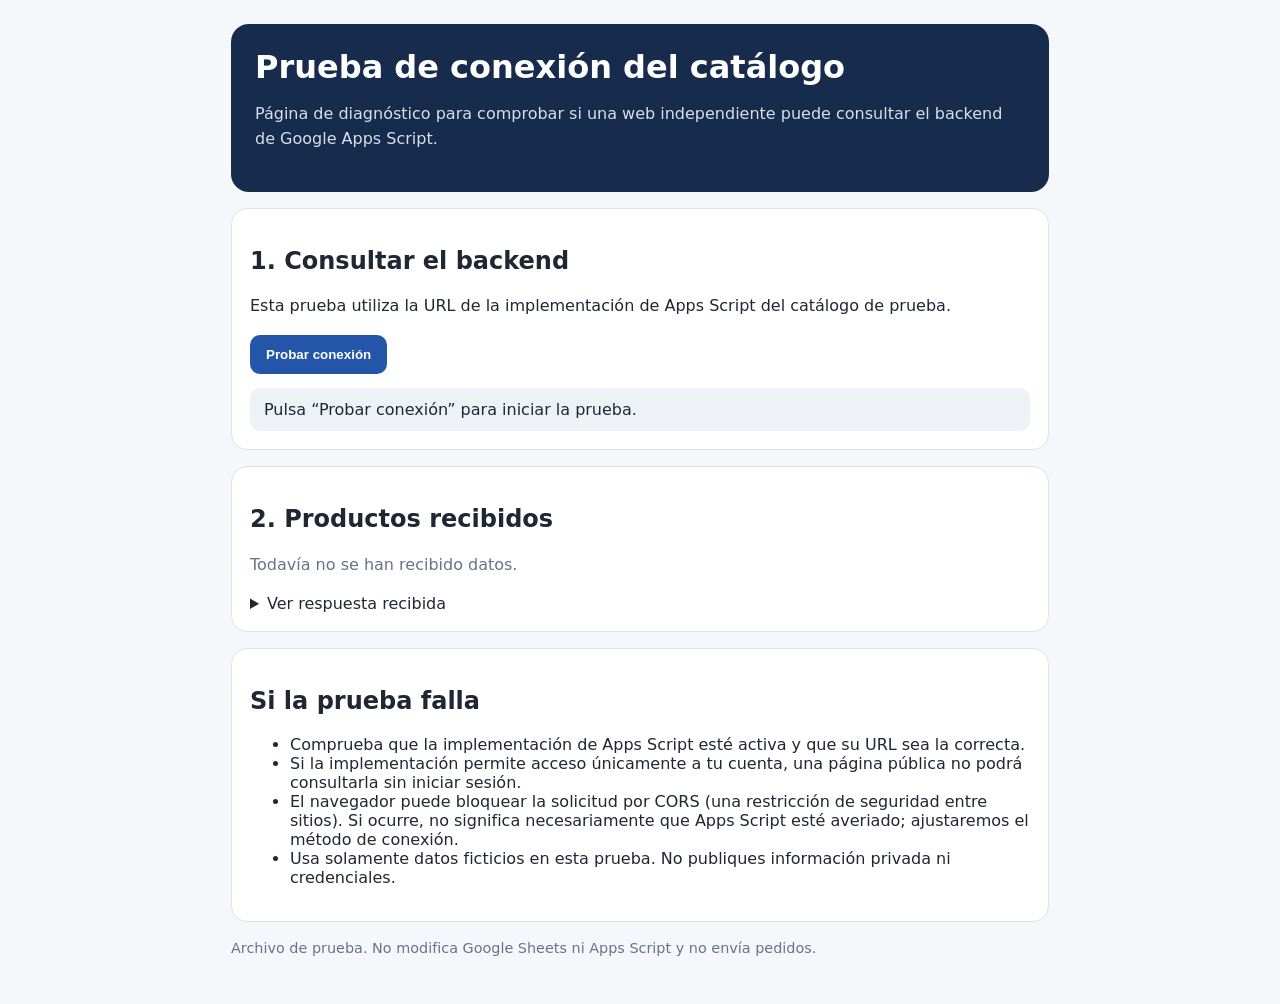
==== index.html @ 11dde883 "Add files via upload Primera página de prueba del catálogo" ====
<!doctype html>
<html lang="es">
<head>
<meta charset="utf-8"><meta name="viewport" content="width=device-width, initial-scale=1">
<title>Prueba de conexión — Catálogo</title>
<style>
:root{color-scheme:light;--ink:#202733;--muted:#64748b;--line:#dce3ea;--paper:#f5f7fa;--accent:#2356a8}
*{box-sizing:border-box}body{margin:0;font-family:system-ui,-apple-system,Segoe UI,Roboto,Arial,sans-serif;background:var(--paper);color:var(--ink)}
main{max-width:850px;margin:0 auto;padding:24px 16px 48px}header{padding:24px;border-radius:18px;background:#172b4d;color:white}
h1{margin:0 0 8px;font-size:clamp(1.5rem,4vw,2rem)}p{line-height:1.55}.muted{color:var(--muted)}header .muted{color:#d5dfef}
.panel{background:white;border:1px solid var(--line);border-radius:16px;padding:18px;margin-top:16px}
button{border:0;border-radius:10px;background:var(--accent);color:white;font-weight:650;padding:12px 16px;cursor:pointer}button:disabled{opacity:.55;cursor:wait}
.status{padding:12px 14px;border-radius:10px;background:#eef2f7;margin-top:14px;overflow-wrap:anywhere}.status.ok{background:#e8f7ed;color:#176534}.status.err{background:#fff0ee;color:#922b21}
.product{border:1px solid var(--line);border-radius:12px;padding:14px;margin-top:12px}.product h3{margin:0 0 8px}.grid{display:grid;grid-template-columns:repeat(auto-fit,minmax(180px,1fr));gap:10px}
.field{background:#f7f9fc;border-radius:8px;padding:10px;overflow-wrap:anywhere}.field strong{display:block;font-size:.78rem;color:var(--muted);margin-bottom:4px}
code{overflow-wrap:anywhere}details{margin-top:14px}pre{white-space:pre-wrap;overflow-wrap:anywhere;background:#111827;color:#e5edf8;padding:14px;border-radius:10px;font-size:.82rem}
footer{margin-top:18px;font-size:.9rem;color:var(--muted)}
</style></head>
<body><main>
<header><h1>Prueba de conexión del catálogo</h1><p class="muted">Página de diagnóstico para comprobar si una web independiente puede consultar el backend de Google Apps Script.</p></header>
<section class="panel"><h2>1. Consultar el backend</h2><p>Esta prueba utiliza la URL de la implementación de Apps Script del catálogo de prueba.</p><button id="testButton" type="button">Probar conexión</button><div id="status" class="status" role="status" aria-live="polite">Pulsa “Probar conexión” para iniciar la prueba.</div></section>
<section class="panel"><h2>2. Productos recibidos</h2><div id="products"><p class="muted">Todavía no se han recibido datos.</p></div><details><summary>Ver respuesta recibida</summary><pre id="raw">Sin respuesta todavía.</pre></details></section>
<section class="panel"><h2>Si la prueba falla</h2><ul>
<li>Comprueba que la implementación de Apps Script esté activa y que su URL sea la correcta.</li>
<li>Si la implementación permite acceso únicamente a tu cuenta, una página pública no podrá consultarla sin iniciar sesión.</li>
<li>El navegador puede bloquear la solicitud por CORS (una restricción de seguridad entre sitios). Si ocurre, no significa necesariamente que Apps Script esté averiado; ajustaremos el método de conexión.</li>
<li>Usa solamente datos ficticios en esta prueba. No publiques información privada ni credenciales.</li>
</ul></section><footer>Archivo de prueba. No modifica Google Sheets ni Apps Script y no envía pedidos.</footer>
</main>
<script>
const BACKEND_URL="https://script.google.com/macros/s/AKfycbwhLfvlKbKWaVYVTbPDX7bXBsOioPvSHZRbWI4HwtH5RwsGwZ-DX51TG8X_e5LEPFPq/exec";
const button=document.getElementById("testButton"),statusBox=document.getElementById("status"),productsBox=document.getElementById("products"),rawBox=document.getElementById("raw");
function showStatus(message,type=""){statusBox.className="status"+(type?" "+type:"");statusBox.textContent=message}
function field(label,value){const div=document.createElement("div");div.className="field";const strong=document.createElement("strong");strong.textContent=label;const span=document.createElement("span");span.textContent=value===undefined||value===null||value===""?"—":String(value);div.append(strong,span);return div}
function renderProducts(data){productsBox.replaceChildren();if(!Array.isArray(data.productos)||data.productos.length===0){const p=document.createElement("p");p.className="muted";p.textContent="La conexión respondió correctamente, pero no hay productos en la lista.";productsBox.appendChild(p);return}data.productos.forEach(product=>{const article=document.createElement("article");article.className="product";const title=document.createElement("h3");title.textContent=product.PRODUCTO||"Producto sin nombre";const grid=document.createElement("div");grid.className="grid";grid.append(field("Código",product.CODIGO),field("Categoría",product.CATEGORIA),field("Precio",product.PRECIO?"C$ "+product.PRECIO:""),field("Existencia",product.EXISTENCIA),field("Disponibilidad",product.DISPONIBLE),field("Descripción",product.DESCRIPCION));article.append(title,grid);productsBox.appendChild(article)})}
async function testBackend(){button.disabled=true;showStatus("Consultando el backend…");productsBox.replaceChildren();rawBox.textContent="Esperando respuesta…";try{const response=await fetch(BACKEND_URL,{method:"GET"});if(!response.ok)throw new Error("El servidor respondió con HTTP "+response.status);const data=await response.json();rawBox.textContent=JSON.stringify(data,null,2);if(!data||data.ok!==true||!Array.isArray(data.productos))throw new Error("La respuesta no tiene el formato JSON esperado.");showStatus("Conexión correcta. Productos recibidos: "+data.cantidad,"ok");renderProducts(data)}catch(error){const message=error&&error.message?error.message:String(error);showStatus("No se pudo leer la respuesta desde esta página. Error: "+message+" Si aparece un error CORS en la consola del navegador, revisaremos el método de conexión entre Cloudflare Pages y Apps Script.","err");rawBox.textContent=message;productsBox.textContent="No se pudieron mostrar los productos en esta prueba."}finally{button.disabled=false}}
button.addEventListener("click",testBackend);
</script></body></html>
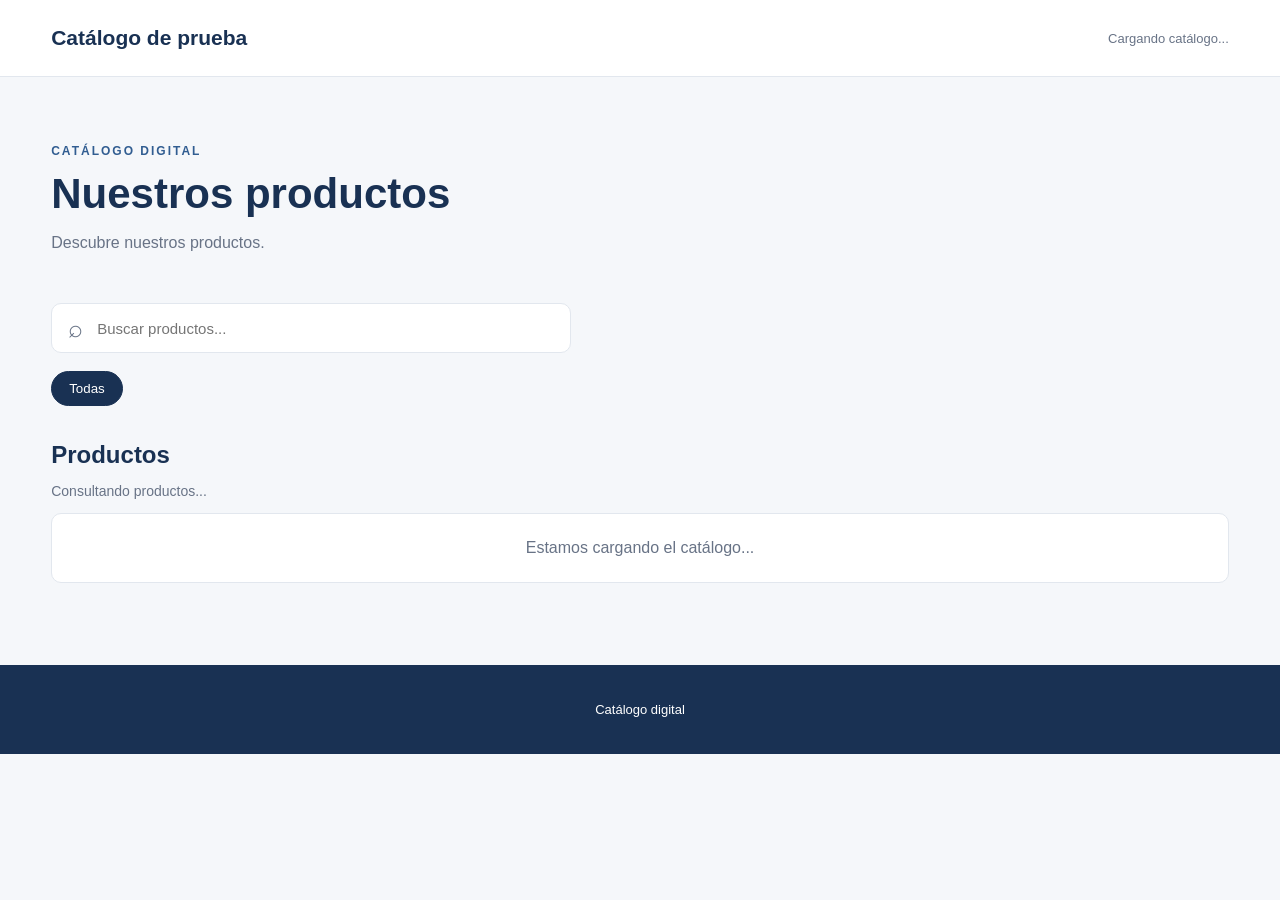
==== commit 1c61e3eb: "Update index.html" ====
--- a/index.html
+++ b/index.html
@@ -1,38 +1,88 @@
-<!doctype html>
+<!DOCTYPE html>
 <html lang="es">
 <head>
-<meta charset="utf-8"><meta name="viewport" content="width=device-width, initial-scale=1">
-<title>Prueba de conexión — Catálogo</title>
-<style>
-:root{color-scheme:light;--ink:#202733;--muted:#64748b;--line:#dce3ea;--paper:#f5f7fa;--accent:#2356a8}
-*{box-sizing:border-box}body{margin:0;font-family:system-ui,-apple-system,Segoe UI,Roboto,Arial,sans-serif;background:var(--paper);color:var(--ink)}
-main{max-width:850px;margin:0 auto;padding:24px 16px 48px}header{padding:24px;border-radius:18px;background:#172b4d;color:white}
-h1{margin:0 0 8px;font-size:clamp(1.5rem,4vw,2rem)}p{line-height:1.55}.muted{color:var(--muted)}header .muted{color:#d5dfef}
-.panel{background:white;border:1px solid var(--line);border-radius:16px;padding:18px;margin-top:16px}
-button{border:0;border-radius:10px;background:var(--accent);color:white;font-weight:650;padding:12px 16px;cursor:pointer}button:disabled{opacity:.55;cursor:wait}
-.status{padding:12px 14px;border-radius:10px;background:#eef2f7;margin-top:14px;overflow-wrap:anywhere}.status.ok{background:#e8f7ed;color:#176534}.status.err{background:#fff0ee;color:#922b21}
-.product{border:1px solid var(--line);border-radius:12px;padding:14px;margin-top:12px}.product h3{margin:0 0 8px}.grid{display:grid;grid-template-columns:repeat(auto-fit,minmax(180px,1fr));gap:10px}
-.field{background:#f7f9fc;border-radius:8px;padding:10px;overflow-wrap:anywhere}.field strong{display:block;font-size:.78rem;color:var(--muted);margin-bottom:4px}
-code{overflow-wrap:anywhere}details{margin-top:14px}pre{white-space:pre-wrap;overflow-wrap:anywhere;background:#111827;color:#e5edf8;padding:14px;border-radius:10px;font-size:.82rem}
-footer{margin-top:18px;font-size:.9rem;color:var(--muted)}
-</style></head>
-<body><main>
-<header><h1>Prueba de conexión del catálogo</h1><p class="muted">Página de diagnóstico para comprobar si una web independiente puede consultar el backend de Google Apps Script.</p></header>
-<section class="panel"><h2>1. Consultar el backend</h2><p>Esta prueba utiliza la URL de la implementación de Apps Script del catálogo de prueba.</p><button id="testButton" type="button">Probar conexión</button><div id="status" class="status" role="status" aria-live="polite">Pulsa “Probar conexión” para iniciar la prueba.</div></section>
-<section class="panel"><h2>2. Productos recibidos</h2><div id="products"><p class="muted">Todavía no se han recibido datos.</p></div><details><summary>Ver respuesta recibida</summary><pre id="raw">Sin respuesta todavía.</pre></details></section>
-<section class="panel"><h2>Si la prueba falla</h2><ul>
-<li>Comprueba que la implementación de Apps Script esté activa y que su URL sea la correcta.</li>
-<li>Si la implementación permite acceso únicamente a tu cuenta, una página pública no podrá consultarla sin iniciar sesión.</li>
-<li>El navegador puede bloquear la solicitud por CORS (una restricción de seguridad entre sitios). Si ocurre, no significa necesariamente que Apps Script esté averiado; ajustaremos el método de conexión.</li>
-<li>Usa solamente datos ficticios en esta prueba. No publiques información privada ni credenciales.</li>
-</ul></section><footer>Archivo de prueba. No modifica Google Sheets ni Apps Script y no envía pedidos.</footer>
-</main>
-<script>
-const BACKEND_URL="https://script.google.com/macros/s/AKfycbwhLfvlKbKWaVYVTbPDX7bXBsOioPvSHZRbWI4HwtH5RwsGwZ-DX51TG8X_e5LEPFPq/exec";
-const button=document.getElementById("testButton"),statusBox=document.getElementById("status"),productsBox=document.getElementById("products"),rawBox=document.getElementById("raw");
-function showStatus(message,type=""){statusBox.className="status"+(type?" "+type:"");statusBox.textContent=message}
-function field(label,value){const div=document.createElement("div");div.className="field";const strong=document.createElement("strong");strong.textContent=label;const span=document.createElement("span");span.textContent=value===undefined||value===null||value===""?"—":String(value);div.append(strong,span);return div}
-function renderProducts(data){productsBox.replaceChildren();if(!Array.isArray(data.productos)||data.productos.length===0){const p=document.createElement("p");p.className="muted";p.textContent="La conexión respondió correctamente, pero no hay productos en la lista.";productsBox.appendChild(p);return}data.productos.forEach(product=>{const article=document.createElement("article");article.className="product";const title=document.createElement("h3");title.textContent=product.PRODUCTO||"Producto sin nombre";const grid=document.createElement("div");grid.className="grid";grid.append(field("Código",product.CODIGO),field("Categoría",product.CATEGORIA),field("Precio",product.PRECIO?"C$ "+product.PRECIO:""),field("Existencia",product.EXISTENCIA),field("Disponibilidad",product.DISPONIBLE),field("Descripción",product.DESCRIPCION));article.append(title,grid);productsBox.appendChild(article)})}
-async function testBackend(){button.disabled=true;showStatus("Consultando el backend…");productsBox.replaceChildren();rawBox.textContent="Esperando respuesta…";try{const response=await fetch(BACKEND_URL,{method:"GET"});if(!response.ok)throw new Error("El servidor respondió con HTTP "+response.status);const data=await response.json();rawBox.textContent=JSON.stringify(data,null,2);if(!data||data.ok!==true||!Array.isArray(data.productos))throw new Error("La respuesta no tiene el formato JSON esperado.");showStatus("Conexión correcta. Productos recibidos: "+data.cantidad,"ok");renderProducts(data)}catch(error){const message=error&&error.message?error.message:String(error);showStatus("No se pudo leer la respuesta desde esta página. Error: "+message+" Si aparece un error CORS en la consola del navegador, revisaremos el método de conexión entre Cloudflare Pages y Apps Script.","err");rawBox.textContent=message;productsBox.textContent="No se pudieron mostrar los productos en esta prueba."}finally{button.disabled=false}}
-button.addEventListener("click",testBackend);
-</script></body></html>+  <meta charset="UTF-8">
+  <meta name="viewport" content="width=device-width, initial-scale=1.0">
+
+  <title>Catálogo de prueba</title>
+
+  <meta name="description" content="Catálogo digital de productos">
+
+  <link rel="stylesheet" href="style.css">
+</head>
+
+<body>
+
+  <header class="encabezado">
+    <div class="contenedor encabezado-interior">
+
+      <a href="#" class="marca">
+        <img id="logoNegocio" class="logo" alt="Logo del negocio">
+        <span id="nombreNegocio">Catálogo de prueba</span>
+      </a>
+
+      <div class="estado-conexion" id="estadoConexion">
+        Cargando catálogo...
+      </div>
+
+    </div>
+  </header>
+
+  <main class="contenedor">
+
+    <section class="presentacion">
+      <p class="etiqueta">CATÁLOGO DIGITAL</p>
+      <h1 id="tituloCatalogo">Nuestros productos</h1>
+      <p id="descripcionNegocio">
+        Descubre nuestros productos.
+      </p>
+    </section>
+
+    <section class="herramientas">
+
+      <div class="buscador">
+        <span>⌕</span>
+        <input
+          type="search"
+          id="buscarProducto"
+          placeholder="Buscar productos..."
+          autocomplete="off"
+        >
+      </div>
+
+      <div class="categorias" id="listaCategorias">
+        <button class="categoria activa" data-categoria="TODAS">
+          Todas
+        </button>
+      </div>
+
+    </section>
+
+    <section class="seccion-productos">
+
+      <div class="titulo-seccion">
+        <div>
+          <h2>Productos</h2>
+          <p id="cantidadProductos">Consultando productos...</p>
+        </div>
+      </div>
+
+      <div id="mensajeEstado" class="mensaje-estado">
+        Estamos cargando el catálogo...
+      </div>
+
+      <div id="contenedorProductos" class="productos-grid"></div>
+
+    </section>
+
+  </main>
+
+  <footer class="pie">
+    <p id="pieNegocio">Catálogo digital</p>
+  </footer>
+
+  <script src="config.js"></script>
+  <script src="app.js"></script>
+
+</body>
+</html>
--- a/style.css
+++ b/style.css
@@ -0,0 +1,319 @@
+:root {
+  --color-principal: #193153;
+  --color-secundario: #315d91;
+  --color-fondo: #f5f7fa;
+  --color-texto: #202b3c;
+  --color-gris: #687386;
+  --color-borde: #e2e7ee;
+  --color-blanco: #ffffff;
+}
+
+* {
+  box-sizing: border-box;
+}
+
+body {
+  margin: 0;
+  font-family: Arial, Helvetica, sans-serif;
+  background: var(--color-fondo);
+  color: var(--color-texto);
+}
+
+.contenedor {
+  width: min(1180px, 92%);
+  margin: auto;
+}
+
+/* ENCABEZADO */
+
+.encabezado {
+  background: var(--color-blanco);
+  border-bottom: 1px solid var(--color-borde);
+}
+
+.encabezado-interior {
+  min-height: 76px;
+  display: flex;
+  align-items: center;
+  justify-content: space-between;
+  gap: 15px;
+}
+
+.marca {
+  display: flex;
+  align-items: center;
+  gap: 12px;
+  text-decoration: none;
+  color: var(--color-principal);
+  font-size: 21px;
+  font-weight: bold;
+}
+
+.logo {
+  width: 45px;
+  height: 45px;
+  object-fit: contain;
+  display: none;
+}
+
+.estado-conexion {
+  color: var(--color-gris);
+  font-size: 13px;
+}
+
+/* PRESENTACIÓN */
+
+.presentacion {
+  padding: 55px 0 35px;
+}
+
+.etiqueta {
+  color: var(--color-secundario);
+  font-size: 12px;
+  font-weight: bold;
+  letter-spacing: 2px;
+}
+
+.presentacion h1 {
+  margin: 10px 0;
+  font-size: clamp(28px, 5vw, 42px);
+  color: var(--color-principal);
+}
+
+.presentacion p:last-child {
+  color: var(--color-gris);
+  font-size: 16px;
+}
+
+/* BUSCADOR */
+
+.herramientas {
+  margin-bottom: 35px;
+}
+
+.buscador {
+  max-width: 520px;
+  display: flex;
+  align-items: center;
+  gap: 12px;
+  background: var(--color-blanco);
+  border: 1px solid var(--color-borde);
+  border-radius: 10px;
+  padding: 0 16px;
+}
+
+.buscador span {
+  font-size: 25px;
+  color: var(--color-gris);
+}
+
+.buscador input {
+  width: 100%;
+  height: 48px;
+  border: none;
+  outline: none;
+  font-size: 15px;
+  background: transparent;
+}
+
+/* CATEGORÍAS */
+
+.categorias {
+  display: flex;
+  gap: 9px;
+  flex-wrap: wrap;
+  margin-top: 18px;
+}
+
+.categoria {
+  border: 1px solid var(--color-borde);
+  background: var(--color-blanco);
+  color: var(--color-texto);
+  border-radius: 20px;
+  padding: 9px 17px;
+  cursor: pointer;
+}
+
+.categoria:hover,
+.categoria.activa {
+  background: var(--color-principal);
+  color: var(--color-blanco);
+  border-color: var(--color-principal);
+}
+
+/* PRODUCTOS */
+
+.seccion-productos {
+  padding-bottom: 60px;
+}
+
+.titulo-seccion h2 {
+  color: var(--color-principal);
+  margin-bottom: 5px;
+}
+
+.titulo-seccion p {
+  color: var(--color-gris);
+  font-size: 14px;
+}
+
+.productos-grid {
+  display: grid;
+  grid-template-columns: repeat(4, minmax(0, 1fr));
+  gap: 22px;
+  margin-top: 22px;
+}
+
+.producto {
+  background: var(--color-blanco);
+  border: 1px solid var(--color-borde);
+  border-radius: 12px;
+  overflow: hidden;
+  transition: transform 0.2s, box-shadow 0.2s;
+}
+
+.producto:hover {
+  transform: translateY(-3px);
+  box-shadow: 0 8px 25px rgba(20, 40, 70, 0.08);
+}
+
+.producto-imagen {
+  height: 220px;
+  background: #edf1f6;
+  display: flex;
+  align-items: center;
+  justify-content: center;
+  overflow: hidden;
+}
+
+.producto-imagen img {
+  width: 100%;
+  height: 100%;
+  object-fit: cover;
+}
+
+.imagen-vacia {
+  color: #8995a7;
+  font-size: 14px;
+}
+
+.producto-contenido {
+  padding: 17px;
+}
+
+.producto-categoria {
+  color: var(--color-secundario);
+  font-size: 12px;
+  text-transform: uppercase;
+  font-weight: bold;
+}
+
+.producto h3 {
+  margin: 9px 0;
+  font-size: 17px;
+}
+
+.producto-descripcion {
+  color: var(--color-gris);
+  font-size: 13px;
+  line-height: 1.5;
+  min-height: 38px;
+}
+
+.producto-precio {
+  margin-top: 15px;
+  font-size: 21px;
+  font-weight: bold;
+  color: var(--color-principal);
+}
+
+.producto-existencia {
+  margin-top: 9px;
+  font-size: 12px;
+  color: #26834c;
+}
+
+.producto-existencia.agotado {
+  color: #c0392b;
+}
+
+.etiqueta-destacado {
+  display: inline-block;
+  background: #fff3d7;
+  color: #926100;
+  font-size: 11px;
+  font-weight: bold;
+  padding: 5px 9px;
+  border-radius: 12px;
+}
+
+/* MENSAJES */
+
+.mensaje-estado {
+  padding: 25px;
+  text-align: center;
+  color: var(--color-gris);
+  background: var(--color-blanco);
+  border: 1px solid var(--color-borde);
+  border-radius: 10px;
+}
+
+.mensaje-estado.oculto {
+  display: none;
+}
+
+/* PIE */
+
+.pie {
+  background: var(--color-principal);
+  color: white;
+  text-align: center;
+  padding: 24px;
+  font-size: 13px;
+}
+
+/* RESPONSIVE */
+
+@media (max-width: 900px) {
+  .productos-grid {
+    grid-template-columns: repeat(3, minmax(0, 1fr));
+  }
+}
+
+@media (max-width: 650px) {
+  .productos-grid {
+    grid-template-columns: repeat(2, minmax(0, 1fr));
+    gap: 12px;
+  }
+
+  .producto-imagen {
+    height: 165px;
+  }
+
+  .producto-contenido {
+    padding: 12px;
+  }
+
+  .producto h3 {
+    font-size: 15px;
+  }
+
+  .producto-precio {
+    font-size: 18px;
+  }
+
+  .presentacion {
+    padding-top: 35px;
+  }
+
+  .estado-conexion {
+    font-size: 11px;
+    text-align: right;
+  }
+}
+
+@media (max-width: 360px) {
+  .productos-grid {
+    grid-template-columns: 1fr;
+  }
+}
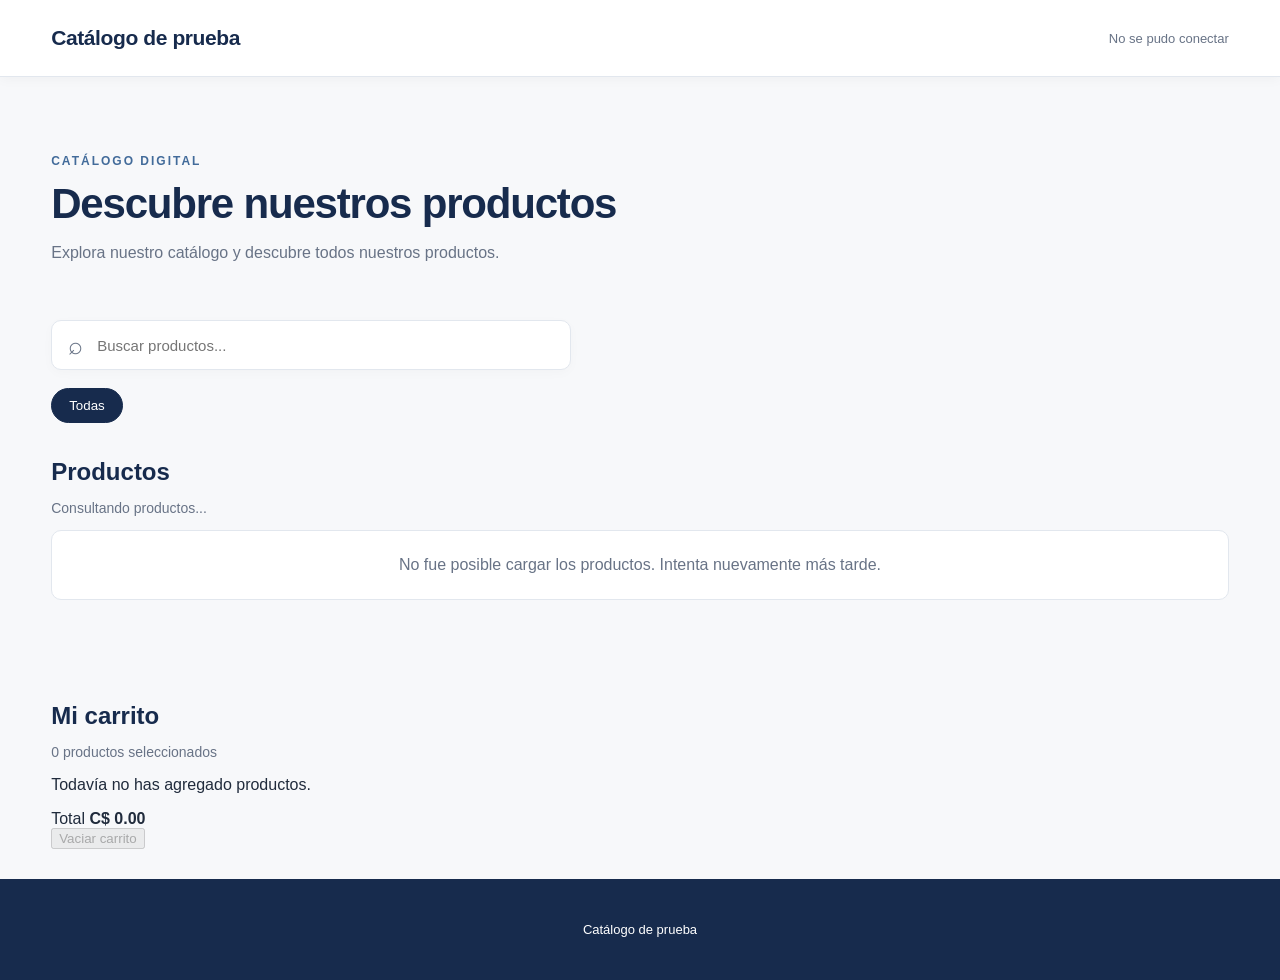
==== commit 2d0829a6: "Update index.html Carrito de compras" ====
--- a/index.html
+++ b/index.html
@@ -74,7 +74,46 @@
       <div id="contenedorProductos" class="productos-grid"></div>
 
     </section>
+        <!-- CARRITO DE COMPRAS -->
 
+    <section class="seccion-carrito" id="seccionCarrito">
+
+      <div class="titulo-seccion">
+        <div>
+          <h2>Mi carrito</h2>
+          <p id="cantidadCarrito">0 productos seleccionados</p>
+        </div>
+      </div>
+
+      <div class="carrito-contenido">
+
+        <div id="listaCarrito" class="lista-carrito">
+          <p class="carrito-vacio">
+            Todavía no has agregado productos.
+          </p>
+        </div>
+
+        <div class="carrito-resumen">
+
+          <div class="carrito-total">
+            <span>Total</span>
+            <strong id="totalCarrito">C$ 0.00</strong>
+          </div>
+
+          <button
+            type="button"
+            id="vaciarCarrito"
+            class="boton-vaciar"
+            disabled
+          >
+            Vaciar carrito
+          </button>
+
+        </div>
+
+      </div>
+
+    </section>
   </main>
 
   <footer class="pie">
--- a/style.css
+++ b/style.css
@@ -178,8 +178,8 @@
 }
 
 .producto-imagen {
-  height: 220px;
-  background: #edf1f6;
+  height: 250px;
+  background: #ffffff;
   display: flex;
   align-items: center;
   justify-content: center;
@@ -189,7 +189,8 @@
 .producto-imagen img {
   width: 100%;
   height: 100%;
-  object-fit: cover;
+  object-fit: contain;
+  padding: 8px;
 }
 
 .imagen-vacia {
@@ -317,3 +318,137 @@
     grid-template-columns: 1fr;
   }
 }
+/* =================================
+   MEJORAS VISUALES DEL CATÁLOGO
+================================= */
+
+:root {
+  --color-principal: #172b4d;
+  --color-secundario: #426b9a;
+  --color-fondo: #f7f8fa;
+}
+
+/* Encabezado */
+
+.encabezado {
+  position: sticky;
+  top: 0;
+  z-index: 100;
+  box-shadow: 0 2px 12px rgba(0, 0, 0, 0.04);
+}
+
+.marca {
+  letter-spacing: -0.4px;
+}
+
+/* Presentación */
+
+.presentacion {
+  padding-top: 65px;
+  padding-bottom: 42px;
+}
+
+.presentacion h1 {
+  letter-spacing: -1.2px;
+  line-height: 1.15;
+}
+
+/* Buscador */
+
+.buscador {
+  box-shadow: 0 3px 12px rgba(0, 0, 0, 0.025);
+  transition: border-color 0.2s;
+}
+
+.buscador:focus-within {
+  border-color: var(--color-secundario);
+}
+
+/* Categorías */
+
+.categoria {
+  transition: all 0.2s ease;
+}
+
+.categoria:hover {
+  transform: translateY(-1px);
+}
+
+/* Tarjetas */
+
+.producto {
+  border-radius: 14px;
+  border-color: #e8ebf0;
+  box-shadow: 0 3px 12px rgba(20, 40, 70, 0.035);
+}
+
+.producto:hover {
+  box-shadow: 0 12px 28px rgba(20, 40, 70, 0.10);
+}
+
+.producto-imagen {
+  height: 250px;
+  background: #f0f2f6;
+}
+
+.producto-imagen img {
+  transition: transform 0.35s ease;
+}
+
+.producto:hover .producto-imagen img {
+  transform: scale(1.04);
+}
+
+.imagen-vacia {
+  font-size: 13px;
+  color: #8b95a5;
+}
+
+.producto-contenido {
+  padding: 19px;
+}
+
+.producto h3 {
+  font-size: 17px;
+  line-height: 1.4;
+  color: #24334b;
+}
+
+.producto-descripcion {
+  color: #788394;
+  line-height: 1.6;
+}
+
+.producto-precio {
+  font-size: 22px;
+  letter-spacing: -0.4px;
+  margin-top: 18px;
+}
+
+.producto-existencia {
+  font-size: 12px;
+  font-weight: 500;
+}
+
+/* Pie */
+
+.pie {
+  margin-top: 30px;
+  padding: 30px 15px;
+}
+
+/* Adaptación móvil */
+
+@media (max-width: 650px) {
+  .presentacion {
+    padding-top: 40px;
+  }
+
+  .producto-imagen {
+    height: 180px;
+  }
+
+  .producto-contenido {
+    padding: 14px;
+  }
+}
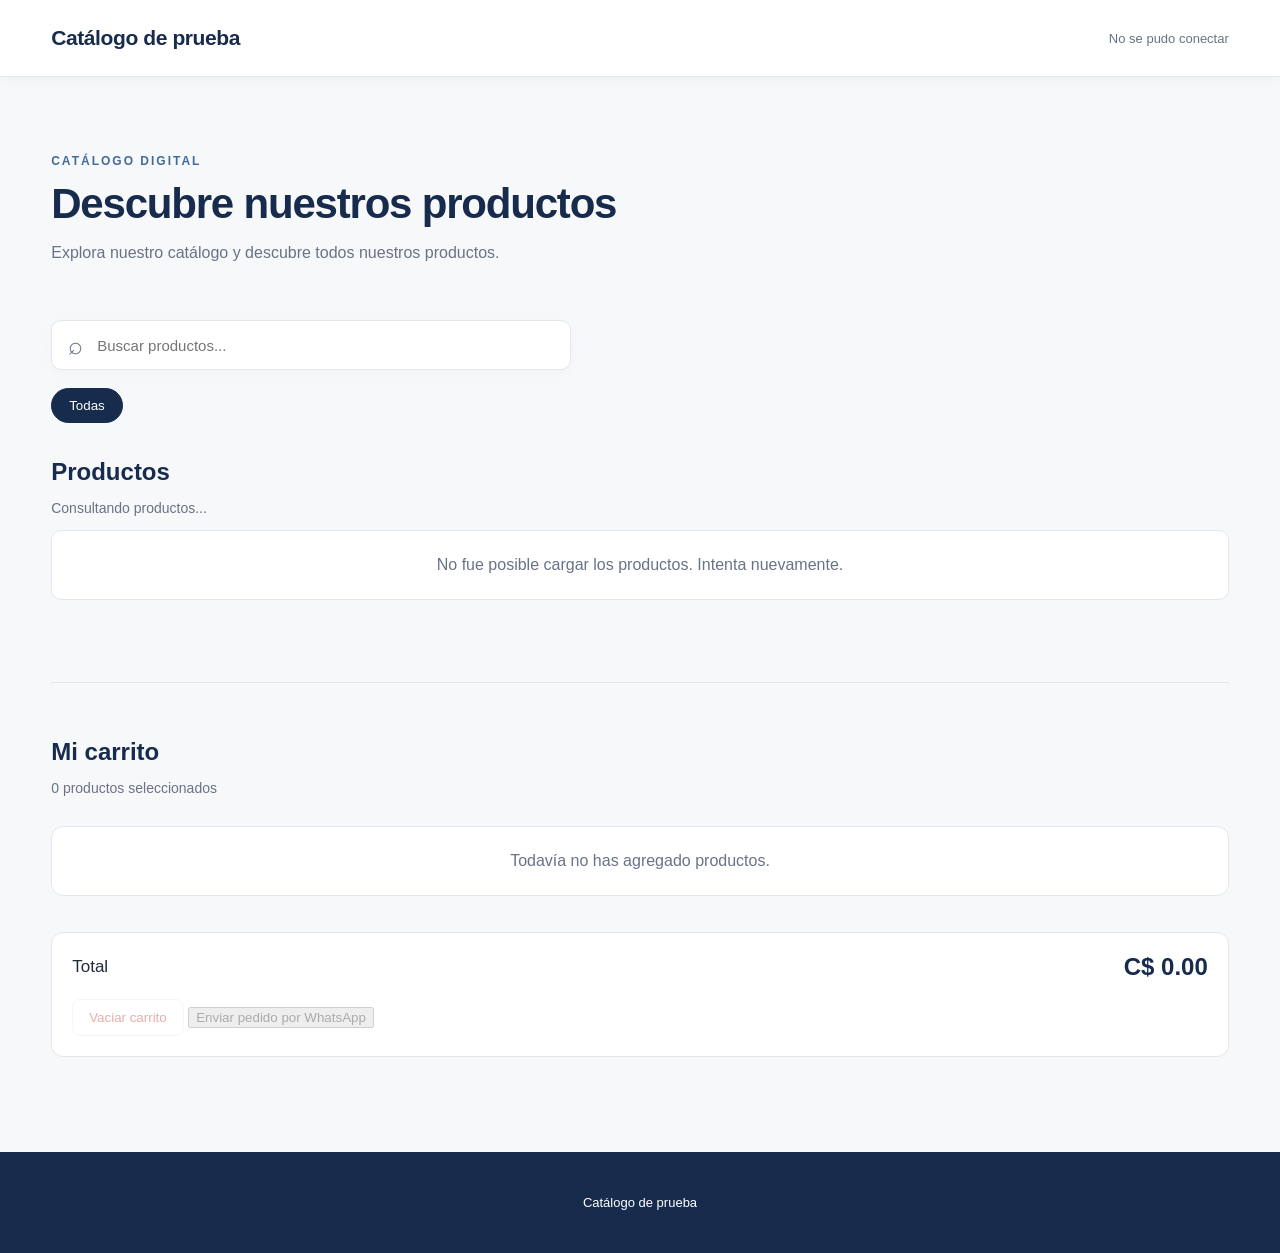
==== commit 99352c61: "Update index.html Whatsapp" ====
--- a/index.html
+++ b/index.html
@@ -109,6 +109,14 @@
             Vaciar carrito
           </button>
 
+          <button
+            type="button"
+            id="enviarWhatsApp"
+            class="boton-whatsapp"
+            disabled
+          >
+            Enviar pedido por WhatsApp
+          </button>
         </div>
 
       </div>
--- a/style.css
+++ b/style.css
@@ -452,3 +452,191 @@
     padding: 14px;
   }
 }
+/* =================================
+   CARRITO DE COMPRAS
+================================= */
+
+.seccion-carrito {
+  padding: 35px 0 65px;
+  border-top: 1px solid var(--color-borde);
+}
+
+.lista-carrito {
+  display: flex;
+  flex-direction: column;
+  gap: 12px;
+}
+
+.carrito-vacio {
+  background: white;
+  border: 1px solid var(--color-borde);
+  border-radius: 12px;
+  padding: 25px;
+  text-align: center;
+  color: var(--color-gris);
+}
+
+.item-carrito {
+  display: flex;
+  align-items: center;
+  justify-content: space-between;
+  gap: 15px;
+  background: white;
+  border: 1px solid var(--color-borde);
+  border-radius: 12px;
+  padding: 16px;
+}
+
+.item-carrito-info {
+  flex: 1;
+}
+
+.item-carrito-info h3 {
+  margin: 0 0 7px;
+  font-size: 15px;
+}
+
+.item-carrito-info p {
+  margin: 0;
+  color: var(--color-gris);
+  font-size: 13px;
+}
+
+.controles-cantidad {
+  display: flex;
+  align-items: center;
+  gap: 10px;
+}
+
+.controles-cantidad button {
+  width: 32px;
+  height: 32px;
+  border: 1px solid var(--color-borde);
+  border-radius: 7px;
+  background: white;
+  cursor: pointer;
+  font-size: 18px;
+}
+
+.controles-cantidad button:hover {
+  background: var(--color-fondo);
+}
+
+.cantidad-actual {
+  min-width: 22px;
+  text-align: center;
+  font-weight: bold;
+}
+
+.boton-eliminar {
+  border: none;
+  background: transparent;
+  color: #c0392b;
+  cursor: pointer;
+  font-size: 13px;
+}
+
+.carrito-resumen {
+  margin-top: 20px;
+  padding: 20px;
+  background: white;
+  border: 1px solid var(--color-borde);
+  border-radius: 12px;
+}
+
+.carrito-total {
+  display: flex;
+  justify-content: space-between;
+  align-items: center;
+  font-size: 17px;
+}
+
+.carrito-total strong {
+  color: var(--color-principal);
+  font-size: 24px;
+}
+
+.boton-vaciar {
+  margin-top: 18px;
+  padding: 10px 16px;
+  border: 1px solid var(--color-borde);
+  border-radius: 8px;
+  background: white;
+  color: #c0392b;
+  cursor: pointer;
+}
+
+.boton-vaciar:disabled {
+  opacity: 0.4;
+  cursor: not-allowed;
+}
+
+/* BOTÓN AGREGAR */
+
+.boton-agregar {
+  width: 100%;
+  margin-top: 14px;
+  padding: 11px;
+  border: none;
+  border-radius: 8px;
+  background: var(--color-principal);
+  color: white;
+  font-weight: bold;
+  cursor: pointer;
+}
+
+.boton-agregar:hover {
+  background: var(--color-secundario);
+}
+
+.boton-agregar:disabled {
+  background: #aeb6c2;
+  cursor: not-allowed;
+}
+
+@media (max-width: 500px) {
+  .item-carrito {
+    flex-wrap: wrap;
+  }
+
+  .controles-cantidad {
+    width: 100%;
+    justify-content: flex-start;
+  }
+}
+/* ALINEAR LOS BOTONES DE LAS TARJETAS */
+
+.producto {
+  display: flex;
+  flex-direction: column;
+  height: 100%;
+}
+
+.producto-contenido {
+  display: flex;
+  flex-direction: column;
+  flex: 1;
+}
+
+.producto-descripcion {
+  min-height: 38px;
+}
+
+.boton-agregar {
+  margin-top: auto;
+}
+
+/* CORREGIR BOTÓN ELIMINAR */
+
+.controles-cantidad .boton-eliminar {
+  width: auto;
+  min-width: 0;
+  height: 32px;
+  padding: 0 10px;
+  border: 1px solid #f0d5d5;
+  border-radius: 7px;
+  background: #ffffff;
+  color: #c0392b;
+  font-size: 12px;
+  white-space: nowrap;
+}
